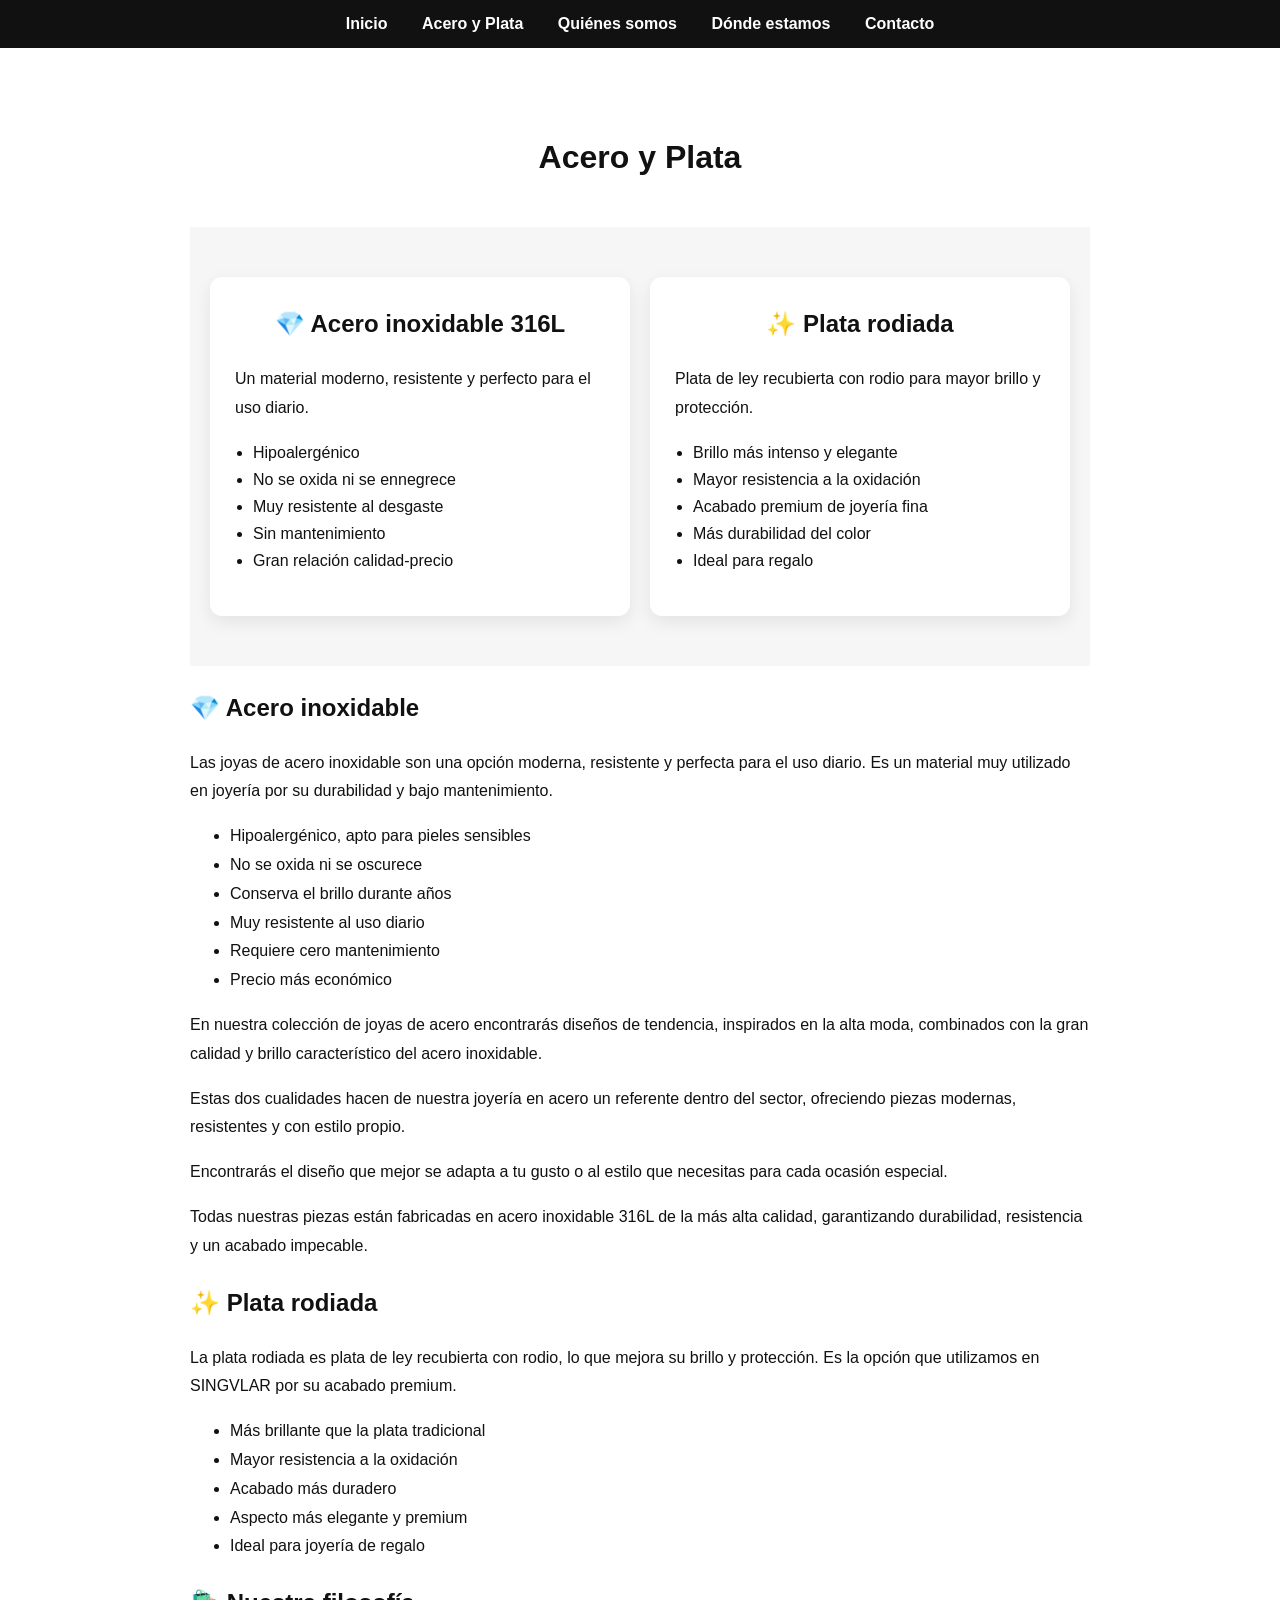
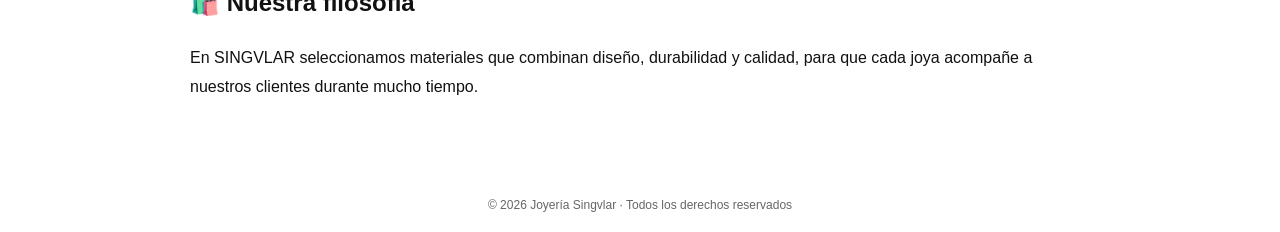
==== Acero-y-Plata.html @ b9a3a59b "Update Acero-y-Plata.html" ====
<!DOCTYPE html>
<html lang="es">
<head>
  <meta charset="UTF-8">
  <meta name="viewport" content="width=device-width, initial-scale=1.0">
  <title>Acero y Plata - SINGVLAR</title>

  <style>
    html, body {
      margin: 0;
      padding: 0;
    }

    body {
      font-family: Arial, sans-serif;
      background: #ffffff;
      color: #111;
    }

    nav {
      background: #111;
      text-align: center;
      padding: 15px;
    }

    nav a {
      color: white;
      text-decoration: none;
      margin: 0 15px;
      font-weight: bold;
    }

    nav a:hover {
      text-decoration: underline;
    }

    .contenido {
      max-width: 900px;
      margin: 40px auto;
      padding: 20px;
      line-height: 1.8;
    }

    h1 {
      text-align: center;
    }

    footer {
      text-align: center;
      padding: 20px;
      font-size: 12px;
      color: #666;
      margin-top: 40px;
    }

    /* === SECCIÓN TARJETAS PREMIUM === */

.bloque-materiales {
  background: #f6f6f6;
  padding: 50px 20px;
  margin-top: 40px;
}

.grid-materiales {
  max-width: 1000px;
  margin: auto;
  display: flex;
  gap: 20px;
  flex-wrap: wrap;
  justify-content: center;
}

.tarjeta {
  background: white;
  flex: 1;
  min-width: 280px;
  max-width: 450px;
  padding: 25px;
  border-radius: 12px;
  box-shadow: 0 6px 18px rgba(0,0,0,0.08);
  transition: transform 0.2s ease;
}

.tarjeta:hover {
  transform: translateY(-5px);
}

.tarjeta h2 {
  margin-top: 0;
  text-align: center;
}

.tarjeta ul {
  padding-left: 18px;
  line-height: 1.7;
}

.etiqueta {
  text-align: center;
  font-weight: bold;
  margin-bottom: 10px;
  color: #666;
  letter-spacing: 1px;
}
  </style>
</head>

<body>

<nav>
  <a href="index.html">Inicio</a>
  <a href="Acero-y-Plata.html">Acero y Plata</a>
  <a href="quienes-somos.html">Quiénes somos</a>
  <a href="donde-estamos.html">Dónde estamos</a>
  <a href="contacto.html">Contacto</a>
</nav>

<div class="contenido">

  <h1>Acero y Plata</h1>

  <div class="bloque-materiales">

  <div class="grid-materiales">

    <!-- ACERO -->
    <div class="tarjeta">
      <h2>💎 Acero inoxidable 316L</h2>
      <p>
        Un material moderno, resistente y perfecto para el uso diario.
      </p>

      <ul>
        <li>Hipoalergénico</li>
        <li>No se oxida ni se ennegrece</li>
        <li>Muy resistente al desgaste</li>
        <li>Sin mantenimiento</li>
        <li>Gran relación calidad-precio</li>
      </ul>
    </div>

    <!-- PLATA RODIADA -->
    <div class="tarjeta">
      <h2>✨ Plata rodiada</h2>
      <p>
        Plata de ley recubierta con rodio para mayor brillo y protección.
      </p>

      <ul>
        <li>Brillo más intenso y elegante</li>
        <li>Mayor resistencia a la oxidación</li>
        <li>Acabado premium de joyería fina</li>
        <li>Más durabilidad del color</li>
        <li>Ideal para regalo</li>
      </ul>
    </div>

  </div>
</div>

  <h2>💎 Acero inoxidable</h2>

  <p>
    Las joyas de acero inoxidable son una opción moderna, resistente y perfecta para el uso diario.
    Es un material muy utilizado en joyería por su durabilidad y bajo mantenimiento.
  </p>

  <ul>
    <li>Hipoalergénico, apto para pieles sensibles</li>
    <li>No se oxida ni se oscurece</li>
    <li>Conserva el brillo durante años</li>
    <li>Muy resistente al uso diario</li>
    <li>Requiere cero mantenimiento</li>
    <li>Precio más económico</li>
  </ul>
  <p>
  En nuestra colección de joyas de acero encontrarás diseños de tendencia, inspirados en la alta moda, 
  combinados con la gran calidad y brillo característico del acero inoxidable.
</p>

<p>
  Estas dos cualidades hacen de nuestra joyería en acero un referente dentro del sector, 
  ofreciendo piezas modernas, resistentes y con estilo propio.
</p>

<p>
  Encontrarás el diseño que mejor se adapta a tu gusto o al estilo que necesitas para cada ocasión especial.
</p>

<p>
  Todas nuestras piezas están fabricadas en acero inoxidable 316L de la más alta calidad, 
  garantizando durabilidad, resistencia y un acabado impecable.
</p>

  <h2>✨ Plata rodiada</h2>

  <p>
    La plata rodiada es plata de ley recubierta con rodio, lo que mejora su brillo y protección.
    Es la opción que utilizamos en SINGVLAR por su acabado premium.
  </p>

  <ul>
    <li>Más brillante que la plata tradicional</li>
    <li>Mayor resistencia a la oxidación</li>
    <li>Acabado más duradero</li>
    <li>Aspecto más elegante y premium</li>
    <li>Ideal para joyería de regalo</li>
  </ul>

  <h2>🛍️ Nuestra filosofía</h2>

  <p>
    En SINGVLAR seleccionamos materiales que combinan diseño, durabilidad y calidad,
    para que cada joya acompañe a nuestros clientes durante mucho tiempo.
  </p>

</div>

<footer>
  © 2026 Joyería Singvlar · Todos los derechos reservados
</footer>

</body>
</html>
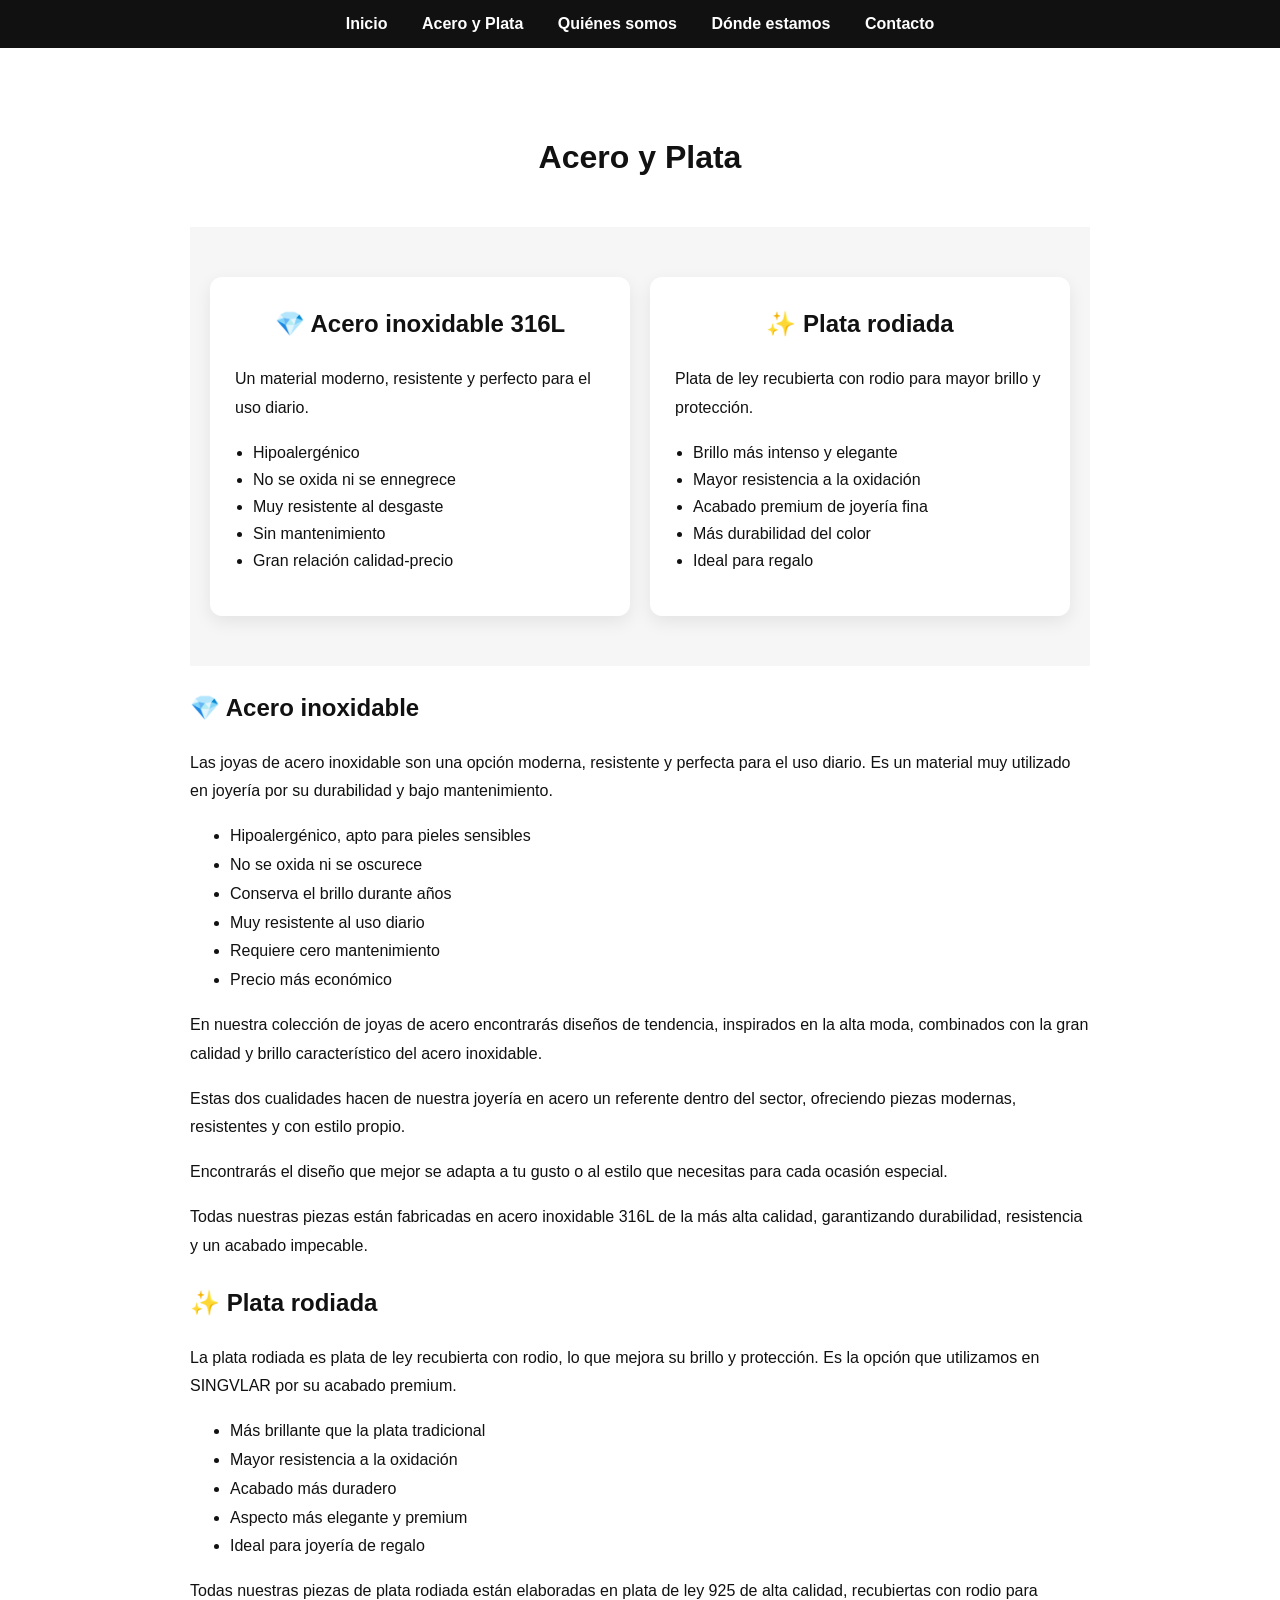
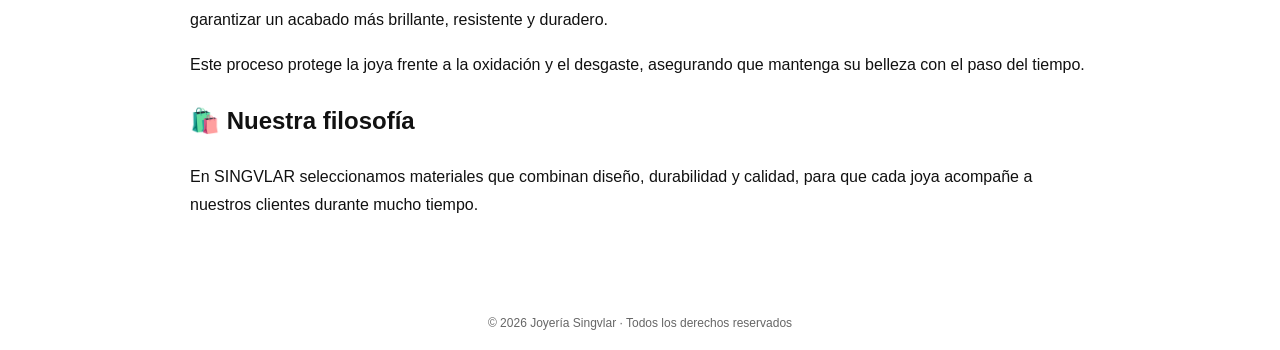
==== commit 57576fd8: "Update Acero-y-Plata.html" ====
--- a/Acero-y-Plata.html
+++ b/Acero-y-Plata.html
@@ -102,6 +102,19 @@
   color: #666;
   letter-spacing: 1px;
 }
+  /* === MENU RESPONSIVE MOVIL === */
+@media (max-width: 768px) {
+
+  nav {
+    padding: 10px;
+  }
+
+  nav a {
+    display: inline-block;
+    margin: 8px 10px;
+    font-size: 14px;
+  }
+ 
   </style>
 </head>
 
@@ -207,6 +220,16 @@
     <li>Ideal para joyería de regalo</li>
   </ul>
 
+  <p>
+  Todas nuestras piezas de plata rodiada están elaboradas en plata de ley 925 de alta calidad, 
+  recubiertas con rodio para garantizar un acabado más brillante, resistente y duradero.
+</p>
+
+<p>
+  Este proceso protege la joya frente a la oxidación y el desgaste, 
+  asegurando que mantenga su belleza con el paso del tiempo.
+</p>
+
   <h2>🛍️ Nuestra filosofía</h2>
 
   <p>
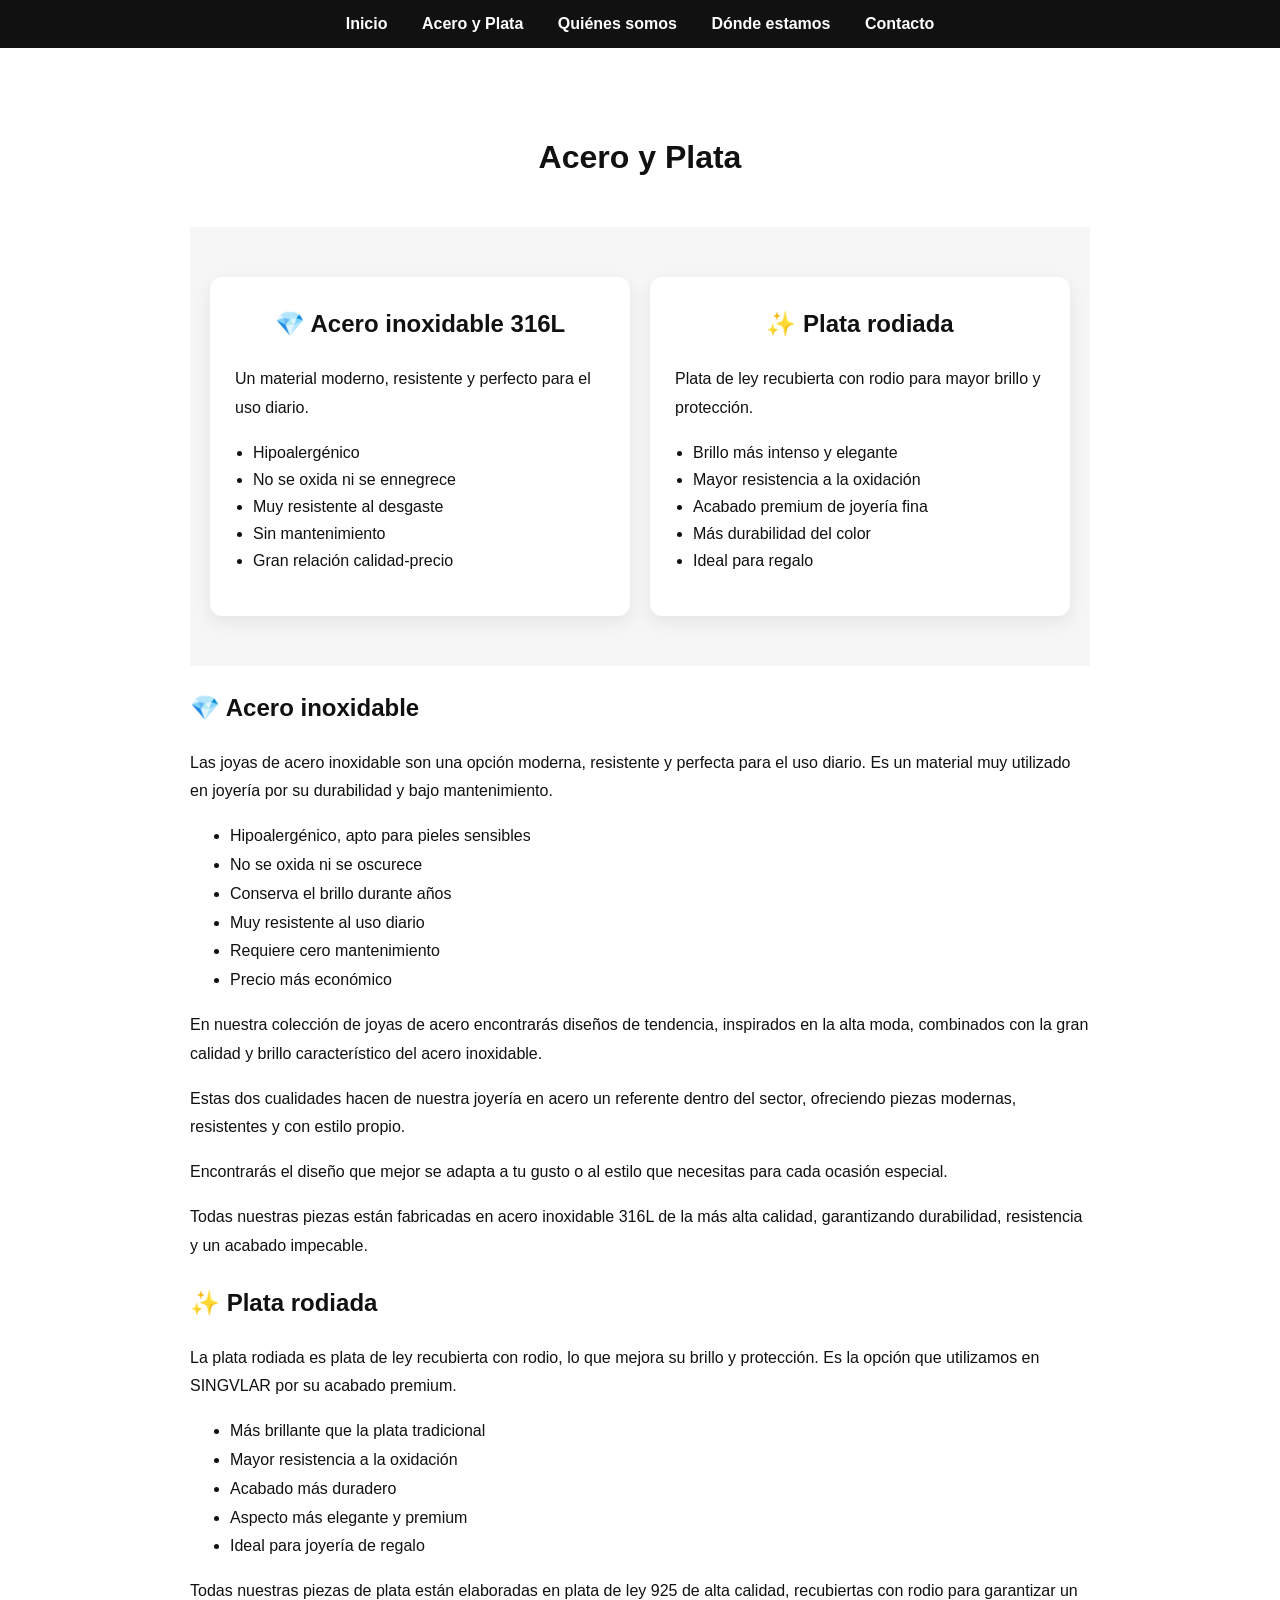
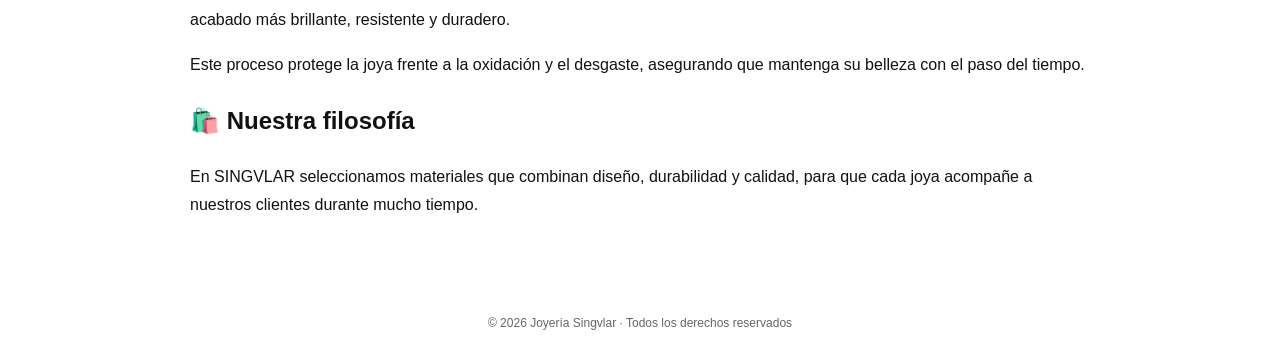
==== commit 56af1819: "Update Acero-y-Plata.html" ====
--- a/Acero-y-Plata.html
+++ b/Acero-y-Plata.html
@@ -221,7 +221,7 @@
   </ul>
 
   <p>
-  Todas nuestras piezas de plata rodiada están elaboradas en plata de ley 925 de alta calidad, 
+  Todas nuestras piezas de plata están elaboradas en plata de ley 925 de alta calidad, 
   recubiertas con rodio para garantizar un acabado más brillante, resistente y duradero.
 </p>
 
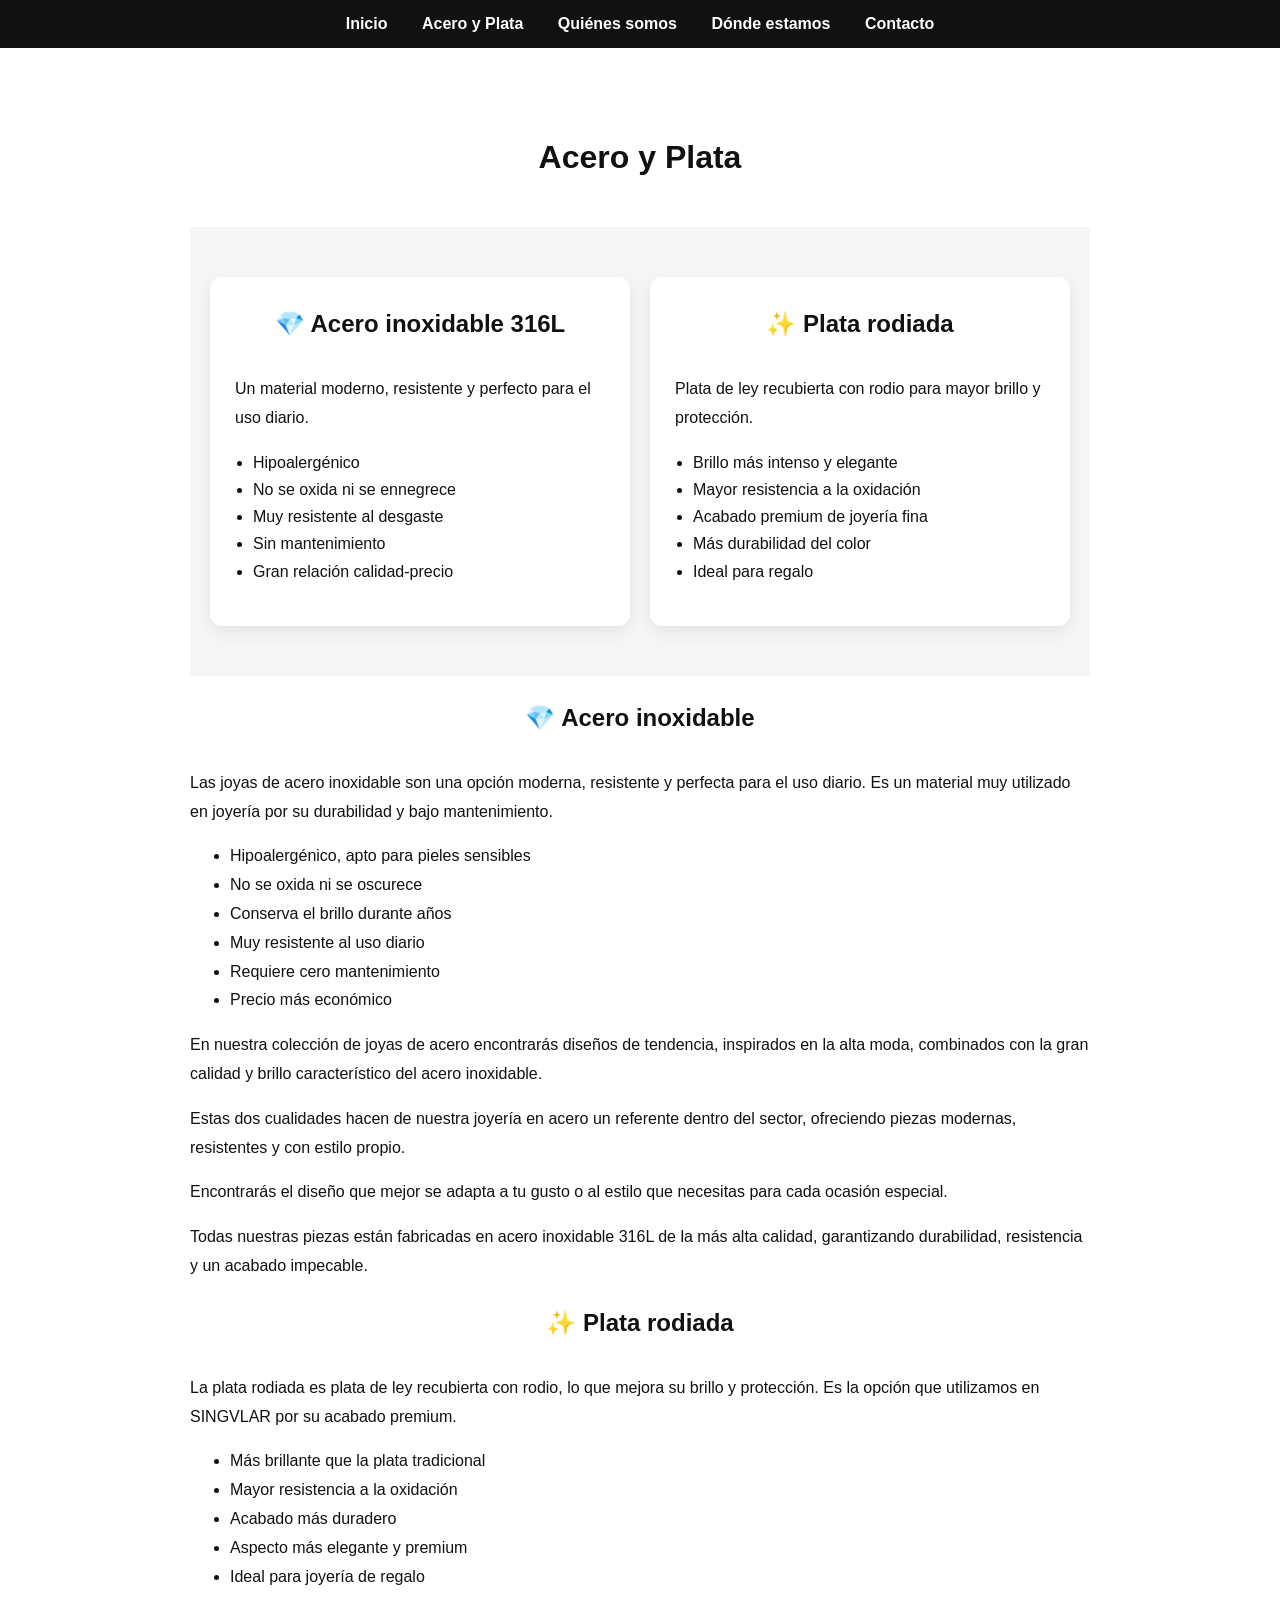
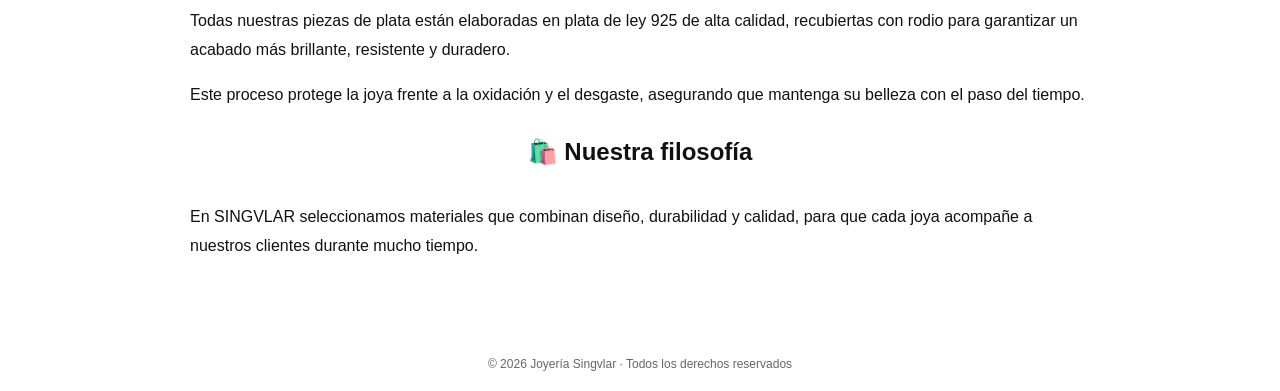
==== commit 63f887b9: "Update Acero-y-Plata.html" ====
--- a/Acero-y-Plata.html
+++ b/Acero-y-Plata.html
@@ -5,117 +5,7 @@
   <meta name="viewport" content="width=device-width, initial-scale=1.0">
   <title>Acero y Plata - SINGVLAR</title>
 
-  <style>
-    html, body {
-      margin: 0;
-      padding: 0;
-    }
-
-    body {
-      font-family: Arial, sans-serif;
-      background: #ffffff;
-      color: #111;
-    }
-
-    nav {
-      background: #111;
-      text-align: center;
-      padding: 15px;
-    }
-
-    nav a {
-      color: white;
-      text-decoration: none;
-      margin: 0 15px;
-      font-weight: bold;
-    }
-
-    nav a:hover {
-      text-decoration: underline;
-    }
-
-    .contenido {
-      max-width: 900px;
-      margin: 40px auto;
-      padding: 20px;
-      line-height: 1.8;
-    }
-
-    h1 {
-      text-align: center;
-    }
-
-    footer {
-      text-align: center;
-      padding: 20px;
-      font-size: 12px;
-      color: #666;
-      margin-top: 40px;
-    }
-
-    /* === SECCIÓN TARJETAS PREMIUM === */
-
-.bloque-materiales {
-  background: #f6f6f6;
-  padding: 50px 20px;
-  margin-top: 40px;
-}
-
-.grid-materiales {
-  max-width: 1000px;
-  margin: auto;
-  display: flex;
-  gap: 20px;
-  flex-wrap: wrap;
-  justify-content: center;
-}
-
-.tarjeta {
-  background: white;
-  flex: 1;
-  min-width: 280px;
-  max-width: 450px;
-  padding: 25px;
-  border-radius: 12px;
-  box-shadow: 0 6px 18px rgba(0,0,0,0.08);
-  transition: transform 0.2s ease;
-}
-
-.tarjeta:hover {
-  transform: translateY(-5px);
-}
-
-.tarjeta h2 {
-  margin-top: 0;
-  text-align: center;
-}
-
-.tarjeta ul {
-  padding-left: 18px;
-  line-height: 1.7;
-}
-
-.etiqueta {
-  text-align: center;
-  font-weight: bold;
-  margin-bottom: 10px;
-  color: #666;
-  letter-spacing: 1px;
-}
-  /* === MENU RESPONSIVE MOVIL === */
-@media (max-width: 768px) {
-
-  nav {
-    padding: 10px;
-  }
-
-  nav a {
-    display: inline-block;
-    margin: 8px 10px;
-    font-size: 14px;
-  }
- 
-  </style>
+  <link rel="stylesheet" href="estilos.css">
 </head>
 
 <body>
--- a/estilos.css
+++ b/estilos.css
@@ -0,0 +1,224 @@
+/* =========================
+   BASE GENERAL
+========================= */
+
+html, body {
+  margin: 0;
+  padding: 0;
+}
+
+body {
+  font-family: Arial, sans-serif;
+  background: #ffffff;
+  color: #111;
+}
+
+/* =========================
+   MENÚ
+========================= */
+
+nav {
+  background: #111;
+  text-align: center;
+  padding: 15px;
+}
+
+nav a {
+  color: white;
+  text-decoration: none;
+  margin: 0 15px;
+  font-weight: bold;
+}
+
+nav a:hover {
+  text-decoration: underline;
+}
+
+/* =========================
+   CONTENIDO GENERAL
+========================= */
+
+.contenido {
+  max-width: 900px;
+  margin: 40px auto;
+  padding: 20px;
+  line-height: 1.8;
+}
+
+h1 {
+  text-align: center;
+}
+
+/* =========================
+   HEADER INDEX
+========================= */
+
+header {
+  background: #ffffff;
+  text-align: center;
+  padding: 0;
+  margin: 0;
+}
+
+header h1 {
+  margin: 10px 0 0 0;
+  font-size: 36px;
+  letter-spacing: 2px;
+}
+
+header p {
+  margin-top: 10px;
+  font-size: 16px;
+  opacity: 0.8;
+  line-height: 1.5;
+}
+
+/* =========================
+   BOTONES
+========================= */
+
+.btn {
+  display: inline-block;
+  margin: 15px 10px 25px 10px;
+  padding: 12px 20px;
+  border-radius: 30px;
+  text-decoration: none;
+  font-weight: bold;
+}
+
+.btn-call {
+  background: #111;
+  color: white;
+  border: 1px solid #111;
+}
+
+/* =========================
+   HERO INDEX
+========================= */
+
+.hero {
+  width: 100%;
+  margin: 20px 0;
+}
+
+.hero img {
+  width: 100%;
+  max-width: 1200px;
+  display: block;
+  margin: 0 auto;
+  border-radius: 10px;
+}
+
+/* =========================
+   SECCIONES INDEX
+========================= */
+
+.section {
+  padding: 50px 20px;
+  max-width: 1000px;
+  margin: auto;
+}
+
+h2 {
+  text-align: center;
+  margin-bottom: 30px;
+}
+
+/* =========================
+   GALERÍA
+========================= */
+
+.gallery {
+  display: grid;
+  grid-template-columns: repeat(auto-fit, minmax(200px, 1fr));
+  gap: 15px;
+}
+
+.gallery img {
+  width: 100%;
+  border-radius: 10px;
+  object-fit: contain;
+  height: 200px;
+}
+
+/* =========================
+   CONTACTO
+========================= */
+
+.contact {
+  text-align: center;
+  background: #f5f5f5;
+  padding: 40px 20px;
+}
+
+/* =========================
+   TARJETAS ACERO / PLATA
+========================= */
+
+.bloque-materiales {
+  background: #f6f6f6;
+  padding: 50px 20px;
+  margin-top: 40px;
+}
+
+.grid-materiales {
+  max-width: 1000px;
+  margin: auto;
+  display: flex;
+  gap: 20px;
+  flex-wrap: wrap;
+  justify-content: center;
+}
+
+.tarjeta {
+  background: white;
+  flex: 1;
+  min-width: 280px;
+  max-width: 450px;
+  padding: 25px;
+  border-radius: 12px;
+  box-shadow: 0 6px 18px rgba(0,0,0,0.08);
+  transition: transform 0.2s ease;
+}
+
+.tarjeta:hover {
+  transform: translateY(-5px);
+}
+
+.tarjeta h2 {
+  margin-top: 0;
+  text-align: center;
+}
+
+.tarjeta ul {
+  padding-left: 18px;
+  line-height: 1.7;
+}
+
+/* =========================
+   FOOTER
+========================= */
+
+footer {
+  text-align: center;
+  padding: 20px;
+  font-size: 12px;
+  color: #666;
+}
+
+/* =========================
+   MENÚ RESPONSIVE
+========================= */
+
+@media (max-width: 768px) {
+
+  nav {
+    padding: 10px;
+  }
+
+  nav a {
+    display: inline-block;
+    margin: 8px 10px;
+    font-size: 14px;
+  }
+}
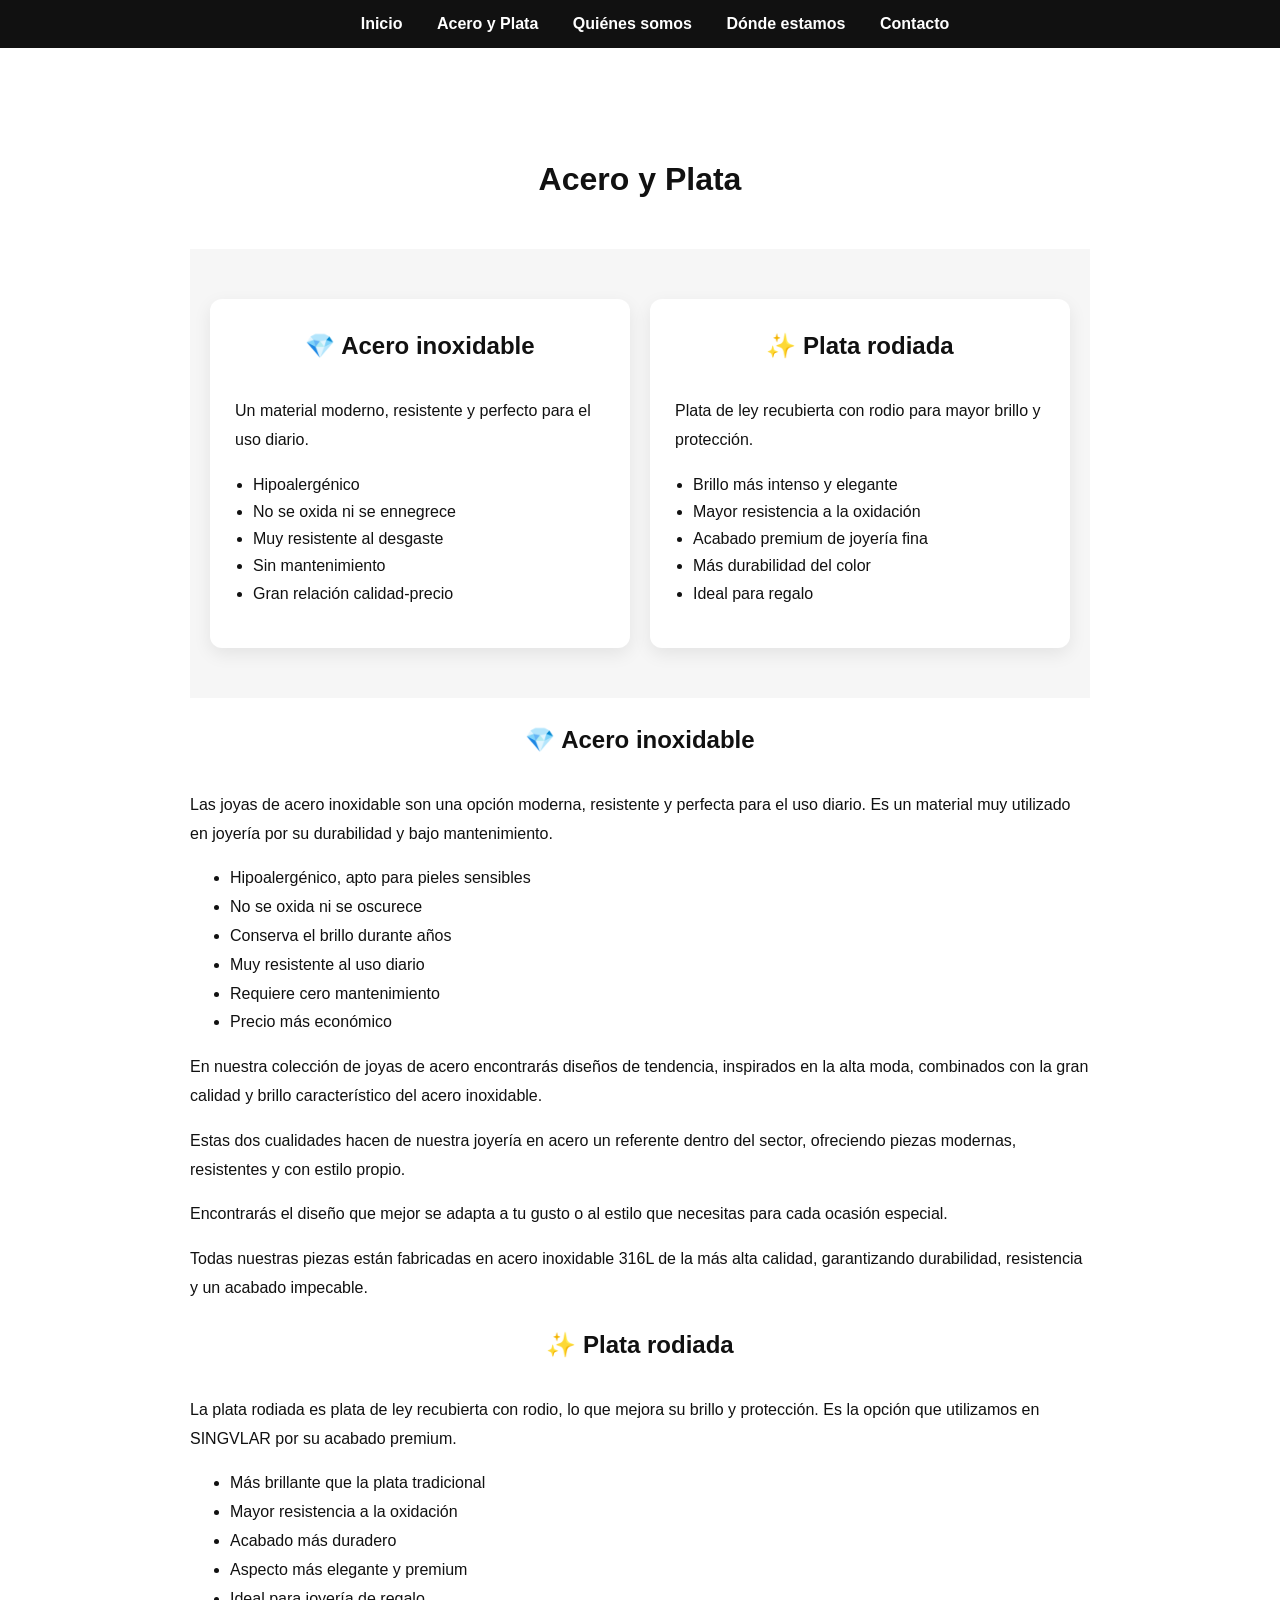
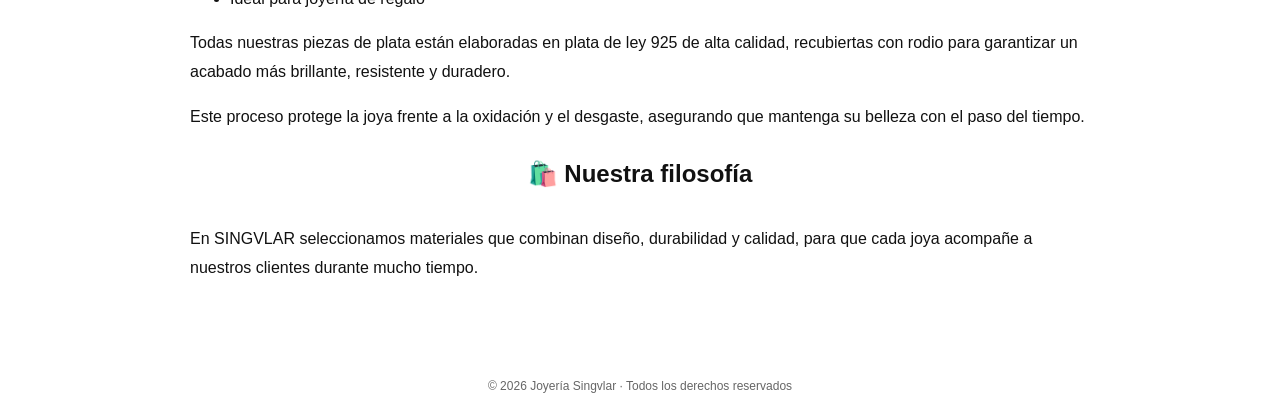
==== commit c5780dc2: "Update Acero-y-Plata.html" ====
--- a/Acero-y-Plata.html
+++ b/Acero-y-Plata.html
@@ -28,7 +28,7 @@
 
     <!-- ACERO -->
     <div class="tarjeta">
-      <h2>💎 Acero inoxidable 316L</h2>
+      <h2>💎 Acero inoxidable</h2>
       <p>
         Un material moderno, resistente y perfecto para el uso diario.
       </p>
--- a/estilos.css
+++ b/estilos.css
@@ -11,6 +11,7 @@
   font-family: Arial, sans-serif;
   background: #ffffff;
   color: #111;
+  padding-top: 70px; 
 }
 
 /* =========================
@@ -21,6 +22,11 @@
   background: #111;
   text-align: center;
   padding: 15px;
+  position: fixed;
+  top: 0;
+  left: 0;
+  width: 100%;
+  z-index: 1000;
 }
 
 nav a {
@@ -33,6 +39,10 @@
 nav a:hover {
   text-decoration: underline;
 }
+header {
+  text-align: center;
+  padding: 20px 10px;
+}
 
 /* =========================
    CONTENIDO GENERAL
@@ -50,27 +60,14 @@
 }
 
 /* =========================
-   HEADER INDEX
-========================= */
-
-header {
-  background: #ffffff;
-  text-align: center;
-  padding: 0;
-  margin: 0;
-}
-
-header h1 {
-  margin: 10px 0 0 0;
-  font-size: 36px;
-  letter-spacing: 2px;
-}
-
-header p {
-  margin-top: 10px;
-  font-size: 16px;
-  opacity: 0.8;
-  line-height: 1.5;
+   FOOTER
+========================= */
+
+footer {
+  text-align: center;
+  padding: 20px;
+  font-size: 12px;
+  color: #666;
 }
 
 /* =========================
@@ -196,14 +193,19 @@
 }
 
 /* =========================
-   FOOTER
-========================= */
-
-footer {
-  text-align: center;
-  padding: 20px;
-  font-size: 12px;
-  color: #666;
+   DIRECCIÓN (DÓNDE ESTAMOS)
+========================= */
+
+.direccion {
+  background: #f5f5f5;
+  max-width: 600px;
+  width: 90%;
+  margin: 30px auto;
+  padding: 25px;
+  border-radius: 12px;
+  line-height: 1.6;
+  text-align: center;
+  box-sizing: border-box;
 }
 
 /* =========================
@@ -222,3 +224,15 @@
     font-size: 14px;
   }
 }
+
+.bloque {
+  background: #f5f5f5;
+  max-width: 600px;
+  width: 90%;
+  margin: 30px auto;
+  padding: 25px;
+  border-radius: 12px;
+  text-align: center;
+  line-height: 1.6;
+  box-sizing: border-box;
+}
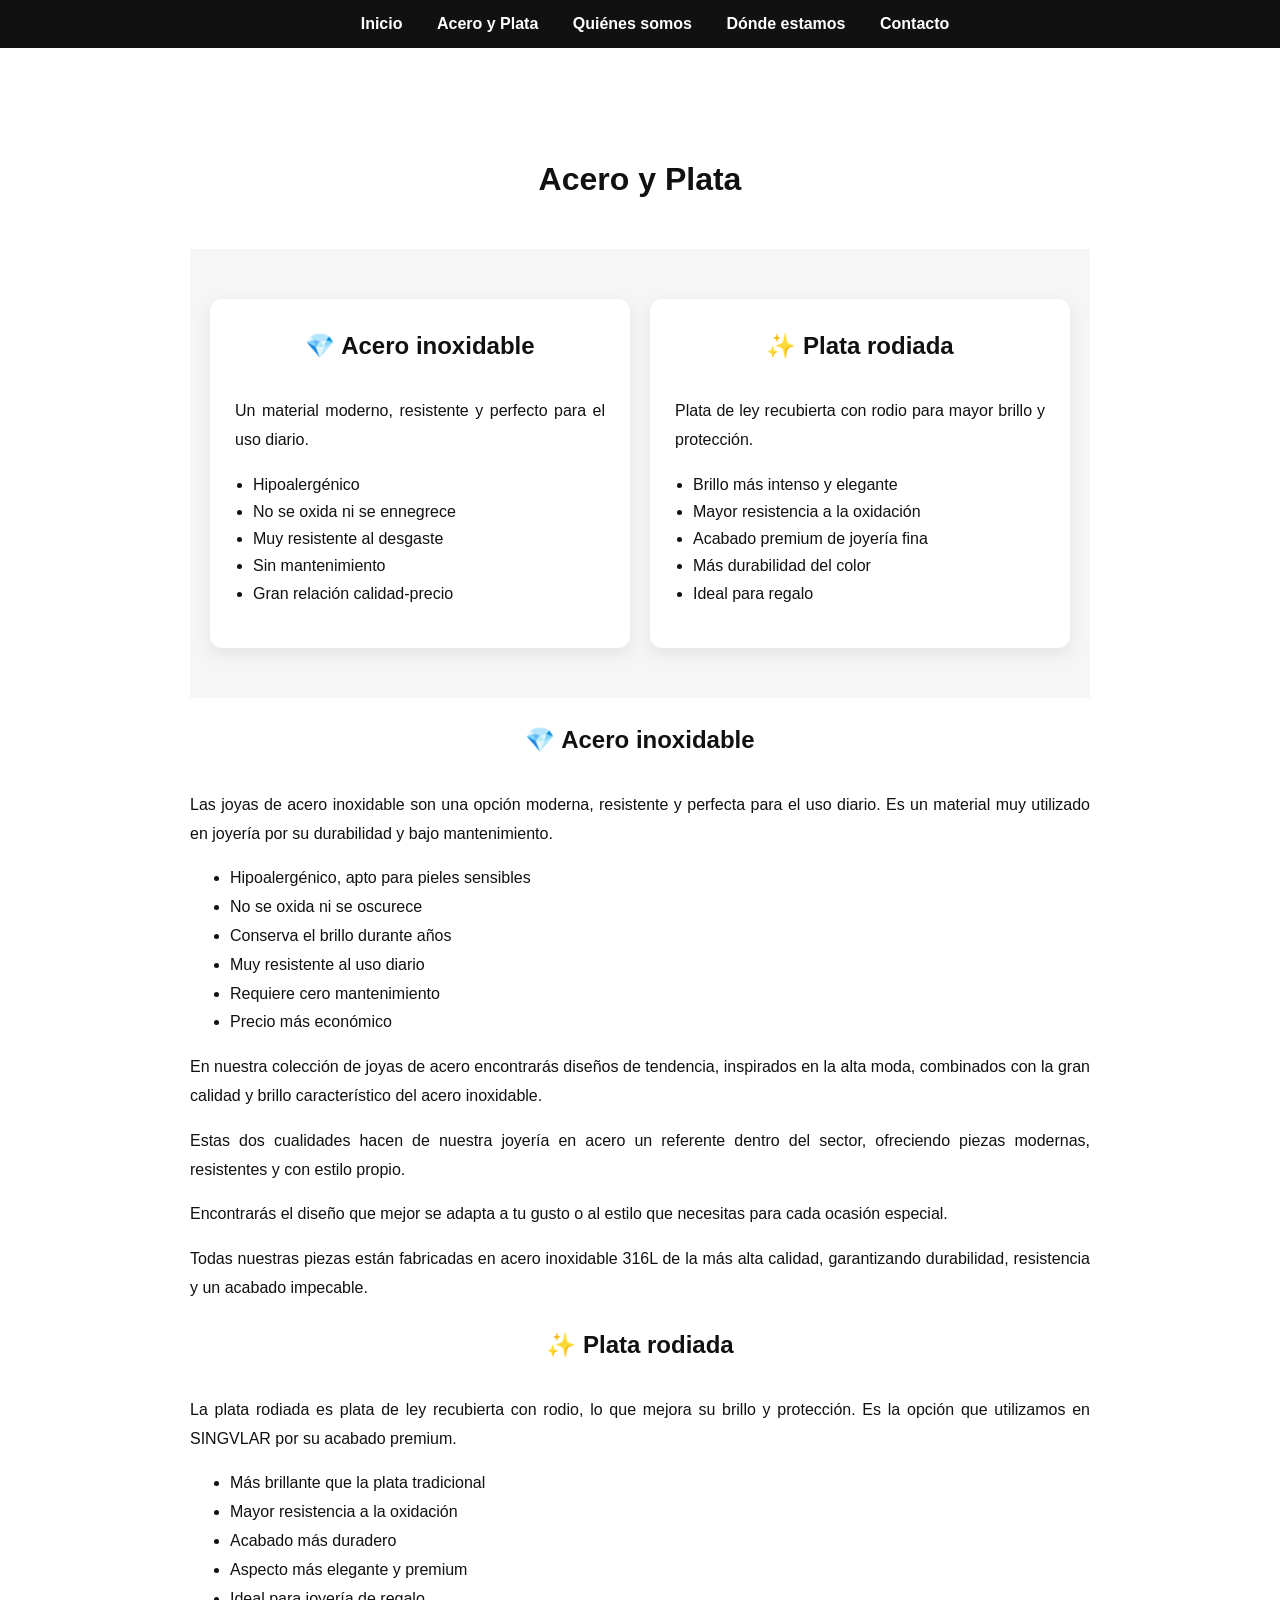
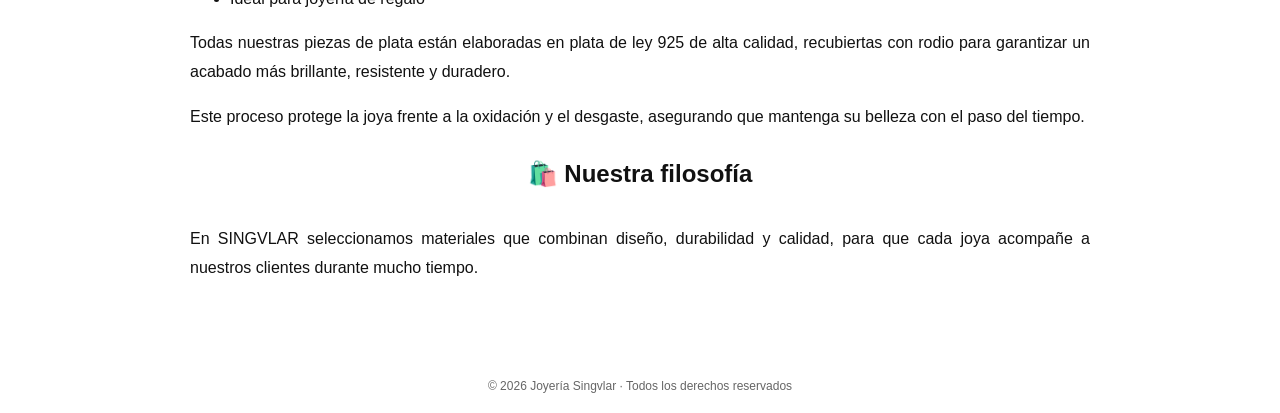
==== commit 1dd63842: "Update Acero-y-Plata.html" ====
--- a/Acero-y-Plata.html
+++ b/Acero-y-Plata.html
@@ -5,7 +5,7 @@
   <meta name="viewport" content="width=device-width, initial-scale=1.0">
   <title>Acero y Plata - SINGVLAR</title>
 
-  <link rel="stylesheet" href="estilos.css">
+  <link rel="stylesheet" href="./estilos.css">
 </head>
 
 <body>
@@ -18,7 +18,7 @@
   <a href="contacto.html">Contacto</a>
 </nav>
 
-<div class="contenido">
+<div class="contenido texto-justificado">
 
   <h1>Acero y Plata</h1>
 
--- a/estilos.css
+++ b/estilos.css
@@ -41,7 +41,15 @@
 }
 header {
   text-align: center;
-  padding: 20px 10px;
+  padding: 50px 20px 30px 20px;
+}
+header p:first-of-type {
+  font-weight: bold;
+  font-size: 18px;
+}
+header img {
+  display: block;
+  margin: 0 auto;
 }
 
 /* =========================
@@ -86,7 +94,17 @@
 .btn-call {
   background: #111;
   color: white;
-  border: 1px solid #111;
+  border: none;
+  padding: 14px 28px;
+  border-radius: 50px;
+  font-size: 16px;
+  letter-spacing: 0.5px;
+  transition: all 0.2s ease;
+}
+
+.btn-call:hover {
+  background: #333;
+  transform: translateY(-2px);
 }
 
 /* =========================
@@ -223,6 +241,18 @@
     margin: 8px 10px;
     font-size: 14px;
   }
+
+  body {
+    padding-top: 100px;
+  }
+
+  .gallery {
+    grid-template-columns: 1fr;
+  }
+
+  .gallery img {
+    height: auto;
+  }
 }
 
 .bloque {
@@ -236,3 +266,11 @@
   line-height: 1.6;
   box-sizing: border-box;
 }
+
+.texto-justificado {
+  text-align: justify;
+}
+
+body {
+  outline: 5px solid red;
+}
